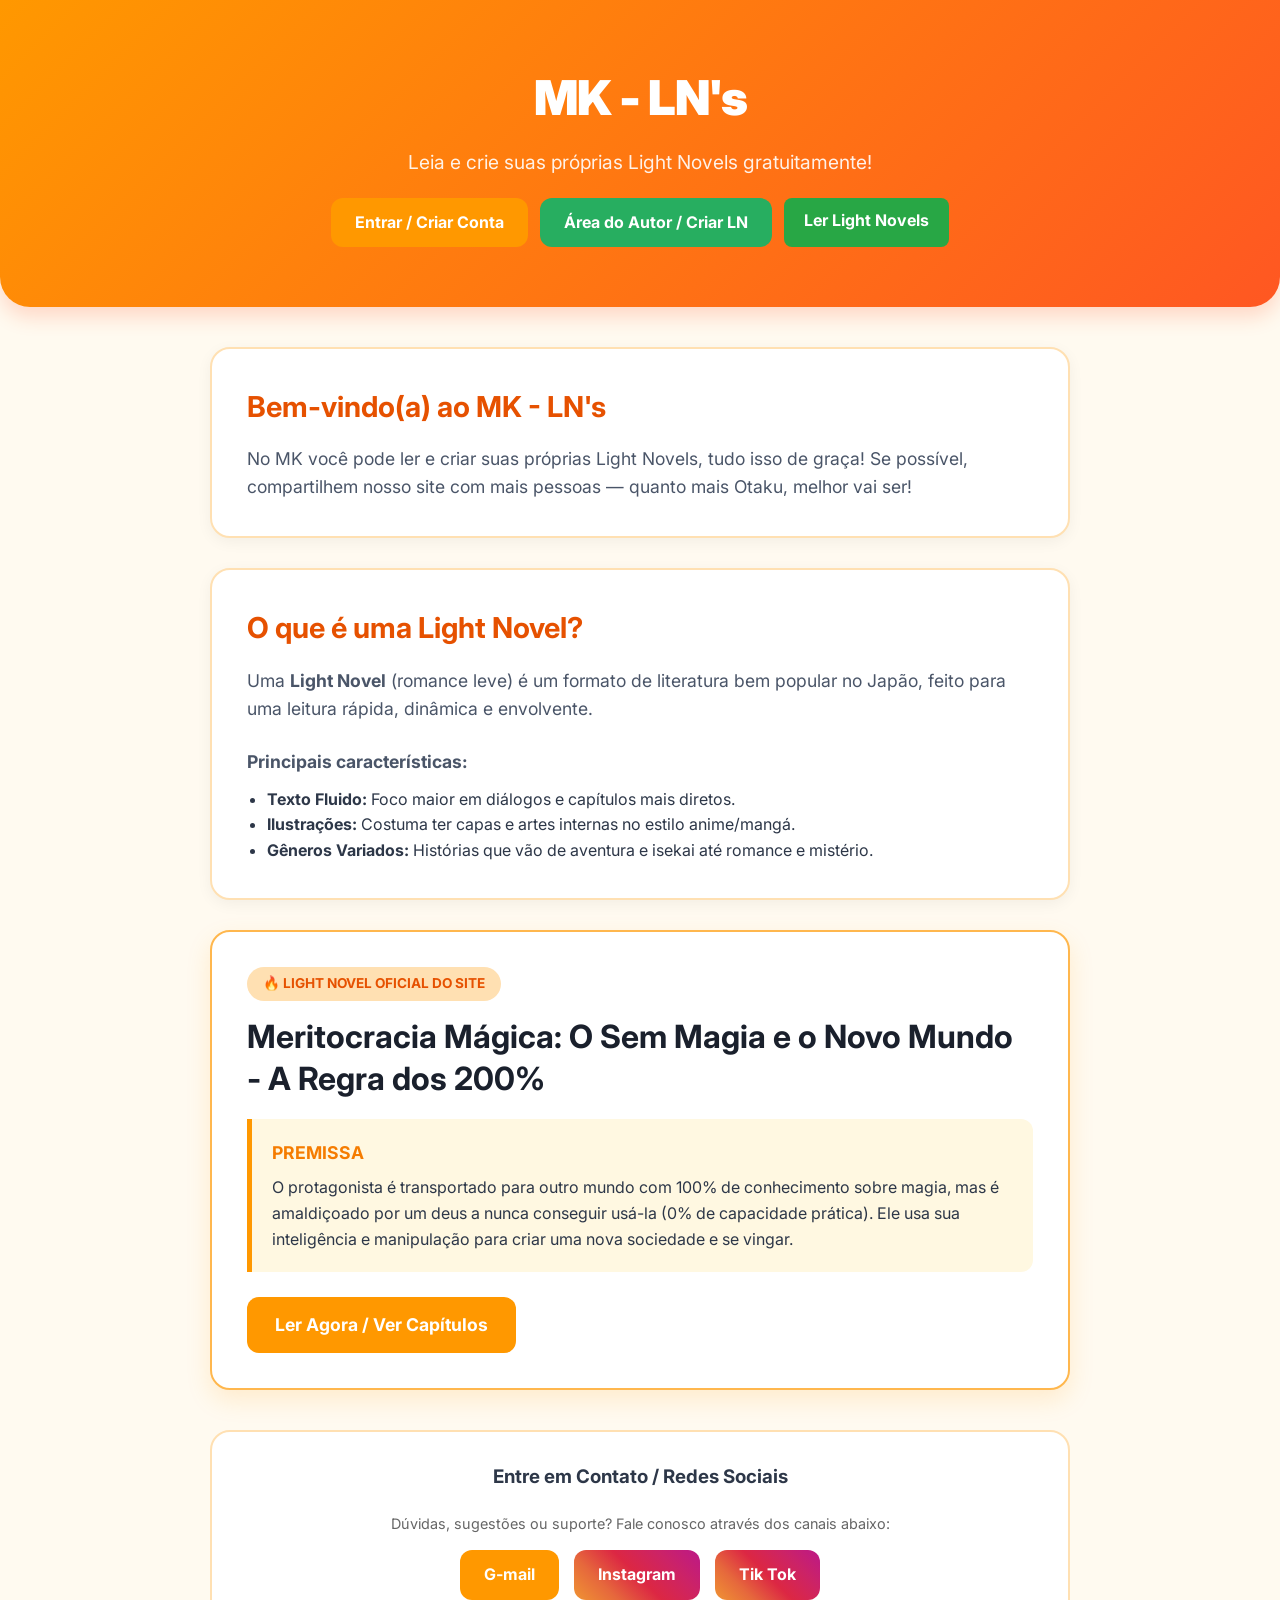
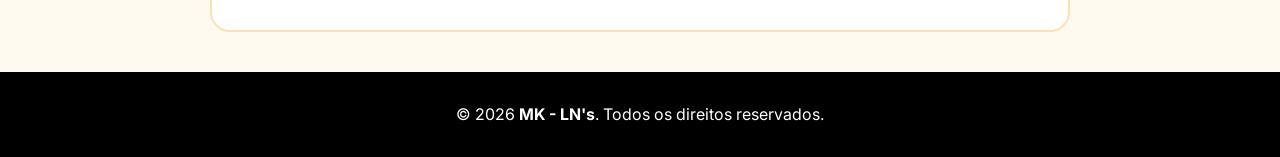
==== index.html @ a1fea2ad "Add files via upload" ====
<!DOCTYPE html>
<html lang="pt-BR">
<head>
    <meta charset="UTF-8">
    <meta name="viewport" content="width=device-width, initial-scale=1.0">
    <title>MK - LN's - Plataforma de Light Novels</title>
    <link rel="preconnect" href="https://fonts.googleapis.com">
    <link rel="preconnect" href="https://fonts.gstatic.com" crossorigin>
    <link href="https://fonts.googleapis.com/css2?family=Inter:wght@400;600;700;800;900&display=swap" rel="stylesheet">
    <link rel="stylesheet" href="style.css">
</head>
<body>

    <header class="header">
        <div class="container">
            <h1 class="logo">MK - LN's</h1>
            <p class="subtitle">Leia e crie suas próprias Light Novels gratuitamente!</p>
            
            <div style="margin-top: 20px; display: flex; gap: 12px; justify-content: center; flex-wrap: wrap;">
                <a href="login.html" class="contact-btn">Entrar / Criar Conta</a>
                <a href="painel-autor.html" class="contact-btn btn-green">Área do Autor / Criar LN</a>
                <a href="obra-meritocracia.html" class="btn btn-success">Ler Light Novels</a>
            </div>
        </div>
    </header>

    <main class="container">

        <section class="intro-card">
            <h2>Bem-vindo(a) ao MK - LN's</h2>
            <p>No MK você pode ler e criar suas próprias Light Novels, tudo isso de graça! Se possível, compartilhem nosso site com mais pessoas — quanto mais Otaku, melhor vai ser!</p>
        </section>

        <section class="intro-card">
            <h2>O que é uma Light Novel?</h2>
            <p>Uma <strong>Light Novel</strong> (romance leve) é um formato de literatura bem popular no Japão, feito para uma leitura rápida, dinâmica e envolvente.</p>
            <br>
            <p><strong>Principais características:</strong></p>
            <ul style="margin-left: 20px; margin-top: 10px;">
                <li><strong>Texto Fluido:</strong> Foco maior em diálogos e capítulos mais diretos.</li>
                <li><strong>Ilustrações:</strong> Costuma ter capas e artes internas no estilo anime/mangá.</li>
                <li><strong>Gêneros Variados:</strong> Histórias que vão de aventura e isekai até romance e mistério.</li>
            </ul>
        </section>

        <section class="featured-ln">
            <span class="badge">🔥 Light Novel Oficial do Site</span>
            <h2 class="ln-title">Meritocracia Mágica: O Sem Magia e o Novo Mundo - A Regra dos 200%</h2>
            
            <div class="synopsis-box">
                <h4>PREMISSA</h4>
                <p>O protagonista é transportado para outro mundo com 100% de conhecimento sobre magia, mas é amaldiçoado por um deus a nunca conseguir usá-la (0% de capacidade prática). Ele usa sua inteligência e manipulação para criar uma nova sociedade e se vingar.</p>
            </div>

            <a href="obra-meritocracia.html" class="contact-btn" style="font-size: 1.1rem; padding: 14px 28px;">Ler Agora / Ver Capítulos</a>
        </section>

        <div class="contact-section">
            <h3>Entre em Contato / Redes Sociais</h3>
            <p style="font-size: 0.9rem; color: #666; margin-bottom: 15px;">Dúvidas, sugestões ou suporte? Fale conosco através dos canais abaixo:</p>
            <div class="contact-buttons">
                <a href="mklns.oficial@gmail.com" class="contact-btn email">G-mail</a>
                <a href="https://instagram.com/mk_lnsoficial" target="_blank" class="contact-btn instagram">Instagram</a>
                <a href="https://tiktok.com/@mk.lns.oficial" target="_blank" class="contact-btn tiktok">Tik Tok</a>
            </div>
        </div>

    </main>

    <footer class="footer">
        <div class="container">
            <div class="copyright-section">
                <p>&copy; 2026 <strong>MK - LN's</strong>. Todos os direitos reservados.</p>
            </div>
        </div>
    </footer>

</body>
</html>
---- style.css ----
/* Reset básico e tipografia */
* {
    margin: 0;
    padding: 0;
    box-sizing: border-box;
}

body {
    font-family: 'Inter', sans-serif;
    background-color: #fffaf0;
    color: #2d3748;
    line-height: 1.6;
}

.container {
    max-width: 900px;
    margin: 0 auto;
    padding: 0 20px;
}

/* Cabeçalho */
.header {
    background: linear-gradient(135deg, #ff9800 0%, #ff5722 100%);
    color: white;
    text-align: center;
    padding: 60px 20px;
    border-bottom-left-radius: 30px;
    border-bottom-right-radius: 30px;
    box-shadow: 0 10px 20px rgba(255, 87, 34, 0.2);
    margin-bottom: 40px;
}

.logo {
    font-size: 3rem;
    font-weight: 900;
    letter-spacing: -1px;
    margin-bottom: 10px;
}

.subtitle {
    font-size: 1.2rem;
    font-weight: 400;
    opacity: 0.9;
}

/* Card de introdução */
.intro-card {
    background: white;
    padding: 35px;
    border-radius: 20px;
    box-shadow: 0 4px 15px rgba(0, 0, 0, 0.05);
    border: 2px solid #ffe0b2;
    margin-bottom: 30px;
}

.intro-card h2 {
    color: #e65100;
    margin-bottom: 15px;
    font-size: 1.8rem;
}

.intro-card p {
    font-size: 1.1rem;
    color: #4a5568;
}

/* Card da Light Novel em destaque */
.featured-ln {
    background: white;
    padding: 35px;
    border-radius: 20px;
    box-shadow: 0 10px 25px rgba(255, 152, 0, 0.15);
    border: 2px solid #ffb74d;
    margin-bottom: 40px;
    position: relative;
    overflow: hidden;
}

.badge {
    background-color: #ffe0b2;
    color: #e65100;
    font-weight: 700;
    padding: 6px 16px;
    border-radius: 20px;
    font-size: 0.85rem;
    text-transform: uppercase;
    display: inline-block;
    margin-bottom: 15px;
}

.ln-title {
    font-size: 2rem;
    color: #1a202c;
    margin-bottom: 20px;
    line-height: 1.3;
}

.synopsis-box {
    background-color: #fff8e1;
    border-left: 5px solid #ff9800;
    padding: 20px;
    border-radius: 0 12px 12px 0;
    margin-bottom: 25px;
}

.synopsis-box h4 {
    color: #f57c00;
    margin-bottom: 8px;
    font-size: 1.1rem;
}

/* Seção de contato e Botões Gerais */
.contact-section {
    text-align: center;
    background: white;
    padding: 30px;
    border-radius: 20px;
    border: 2px solid #ffe0b2;
    margin-bottom: 40px;
}

.contact-section h3 {
    margin-bottom: 20px;
    color: #2d3748;
}

.contact-buttons {
    display: flex;
    justify-content: center;
    gap: 15px;
    flex-wrap: wrap;
}

/* ESTILO DOS BOTÕES (CORRIGIDO) */
.contact-btn {
    text-decoration: none;
    background-color: #ff9800; /* Laranja padrão para os botões */
    color: #ffffff !important;   /* Texto branco sempre visível */
    font-weight: 700;
    padding: 12px 24px;
    border-radius: 12px;
    transition: transform 0.2s, box-shadow 0.2s, background-color 0.2s;
    display: inline-block;
    border: none;
    cursor: pointer;
    text-align: center;
}

/* Garante que os 3 botões fiquem lado a lado e bem espaçados */
.hero-buttons {
    display: flex;
    justify-content: center;
    align-items: center;
    gap: 15px; /* Espaçamento entre os botões */
    flex-wrap: wrap; /* Ajusta para telas menores */
    margin-top: 20px;
}

/* Estilo do botão Ler Light Novels */
.btn-success {
    background-color: #28a745;
    color: #ffffff;
    padding: 10px 20px;
    border-radius: 8px;
    text-decoration: none;
    font-weight: bold;
    transition: background-color 0.3s ease;
}

.btn-success:hover {
    background-color: #218838;
}

.contact-btn:hover {
    transform: translateY(-2px);
    box-shadow: 0 5px 15px rgba(255, 152, 0, 0.4);
    background-color: #e65100;
}

/* Variações de cores específicas para botões */
.btn-green {
    background-color: #27ae60 !important;
}

.btn-green:hover {
    background-color: #219150 !important;
}

.btn-red {
    background-color: #e74c3c !important;
}

.btn-red:hover {
    background-color: #c0392b !important;
}

.e-mail {
    background: linear-gradient(45deg, #f09433 0%, #e6683c 25%, #dc2743 50%, #cc2366 75%, #bc1888 100%) !important;
}


.instagram {
    background: linear-gradient(45deg, #f09433 0%, #e6683c 25%, #dc2743 50%, #cc2366 75%, #bc1888 100%) !important;
}

.tiktok {
    background: linear-gradient(45deg, #f09433 0%, #e6683c 25%, #dc2743 50%, #cc2366 75%, #bc1888 100%) !important;
}

/* Botões do Índice de Capítulos */
.chapter-btn {
    background-color: #fff3e0;
    color: #e65100 !important;
    border: 2px solid #ffe0b2;
    padding: 14px 20px;
    border-radius: 12px;
    text-decoration: none;
    font-weight: 700;
    display: block;
    transition: all 0.2s ease;
}

.chapter-btn:hover {
    background-color: #ff9800;
    color: #ffffff !important;
    transform: translateX(5px);
}

/* Rodapé Preto */
.footer {
    background-color: #000000;
    color: #ffffff;
    padding: 30px 0;
    margin-top: 40px;
    text-align: center;
}

.copyright-section p {
    color: #ffffff;
}
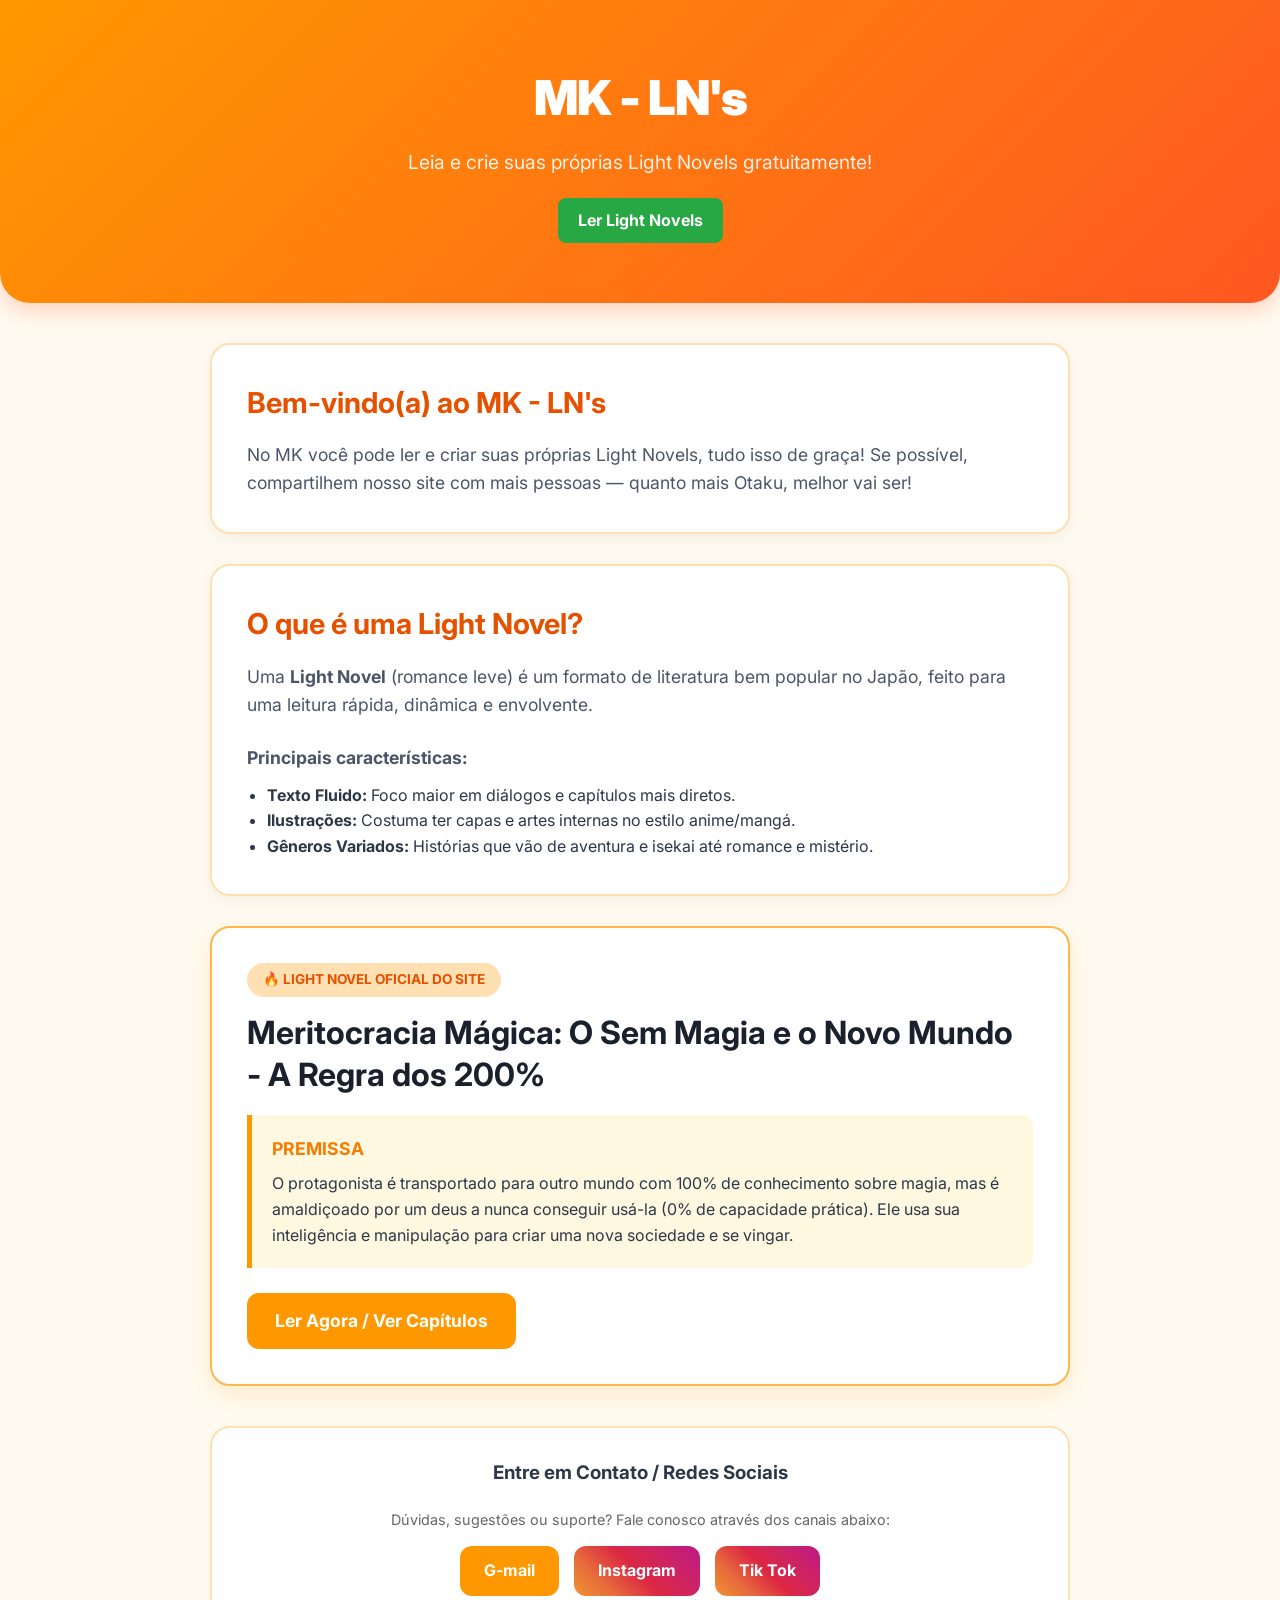
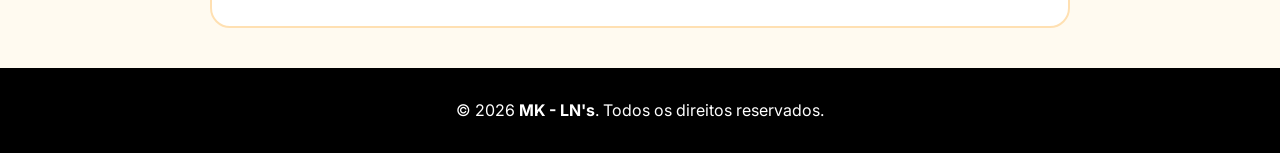
==== commit 235ad60f: "index.html" ====
--- a/index.html
+++ b/index.html
@@ -17,8 +17,6 @@
             <p class="subtitle">Leia e crie suas próprias Light Novels gratuitamente!</p>
             
             <div style="margin-top: 20px; display: flex; gap: 12px; justify-content: center; flex-wrap: wrap;">
-                <a href="login.html" class="contact-btn">Entrar / Criar Conta</a>
-                <a href="painel-autor.html" class="contact-btn btn-green">Área do Autor / Criar LN</a>
                 <a href="obra-meritocracia.html" class="btn btn-success">Ler Light Novels</a>
             </div>
         </div>
@@ -76,4 +74,4 @@
     </footer>
 
 </body>
-</html>+</html>
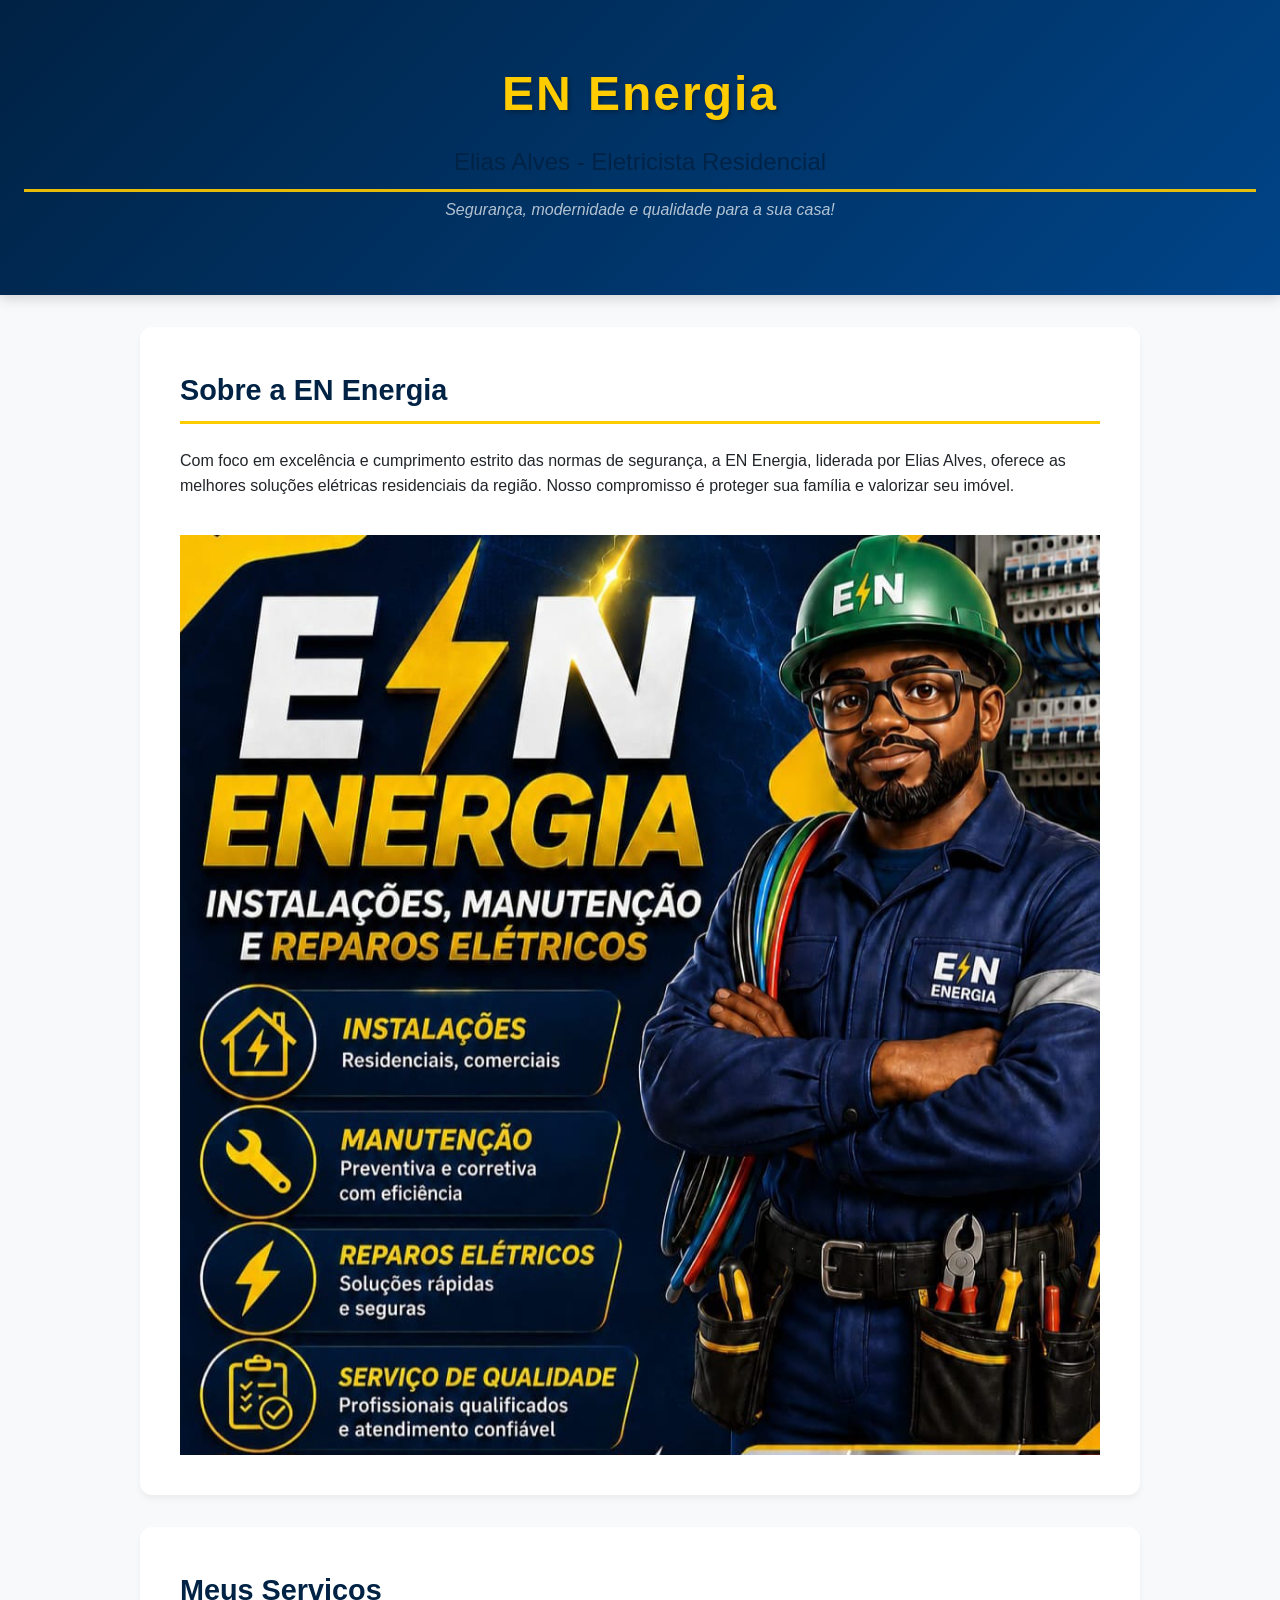
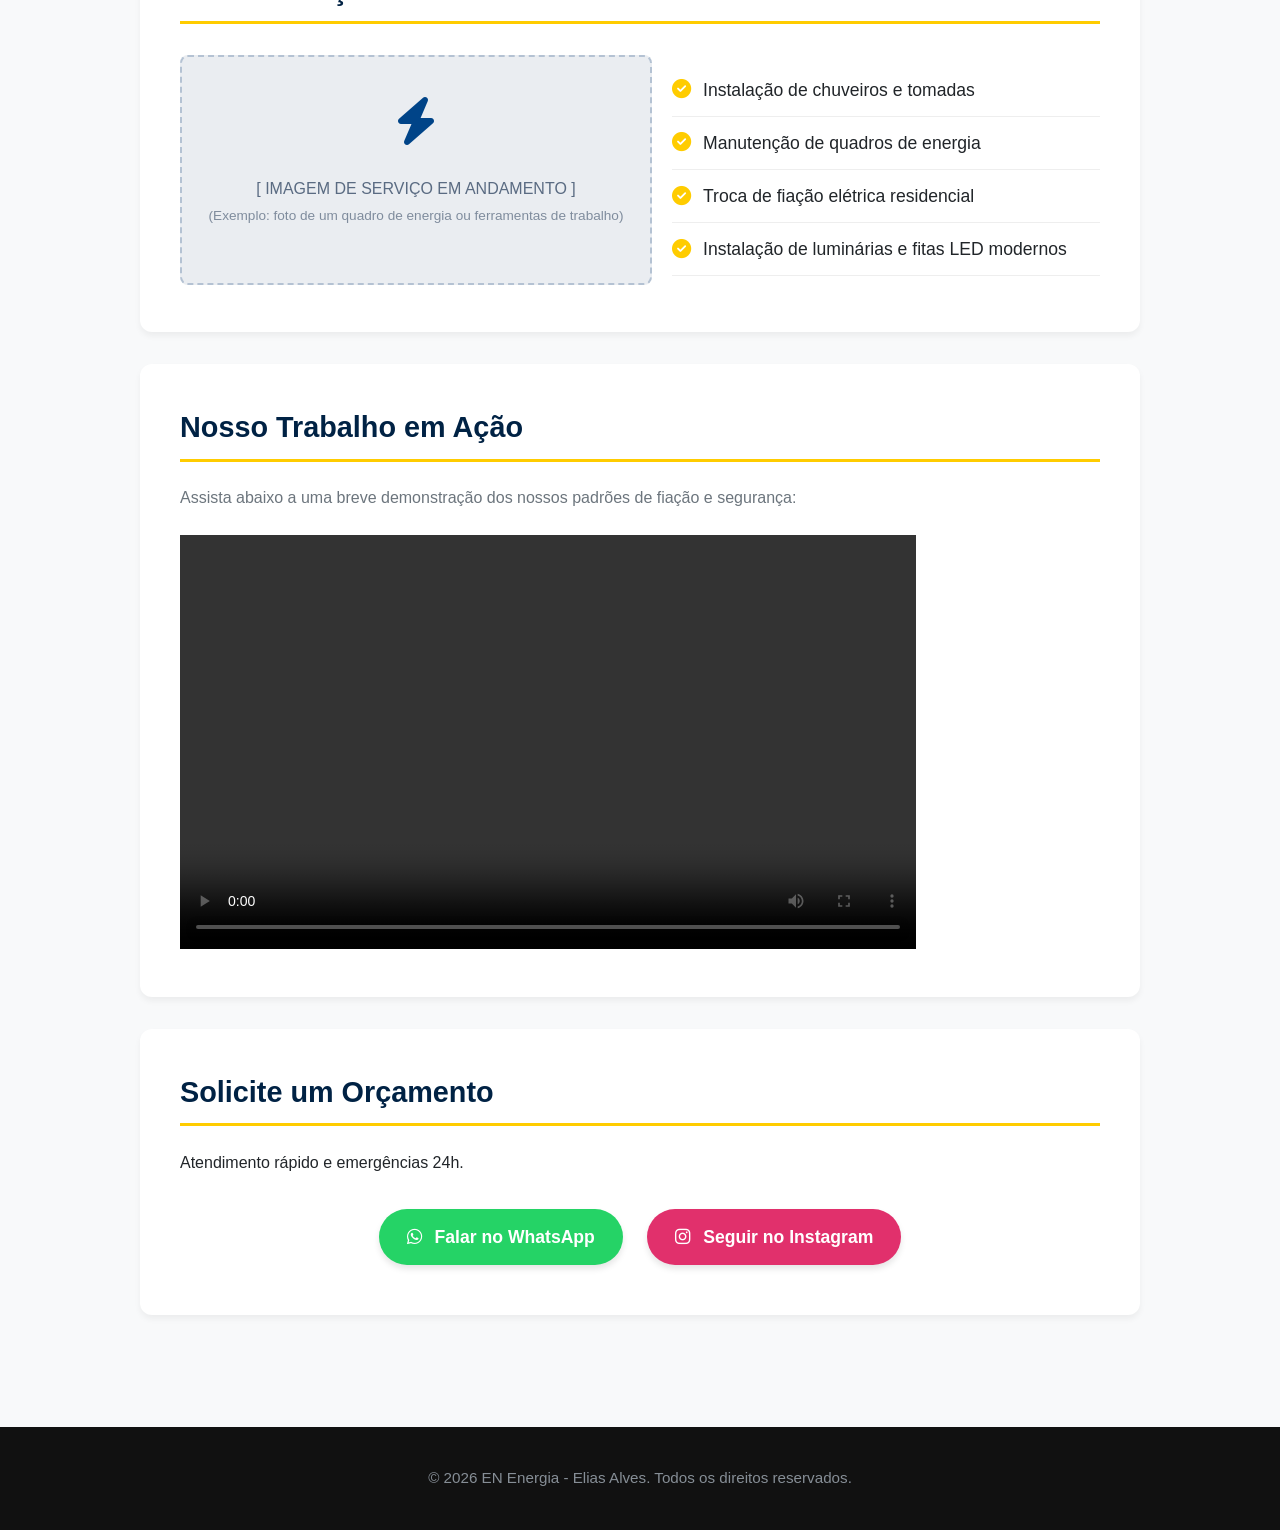
==== commit db8399e7: "Add files via upload" ====
--- a/index.html
+++ b/index.html
@@ -3,75 +3,81 @@
 <head>
     <meta charset="UTF-8">
     <meta name="viewport" content="width=device-width, initial-scale=1.0">
-    <title>MK - LN's - Plataforma de Light Novels</title>
-    <link rel="preconnect" href="https://fonts.googleapis.com">
-    <link rel="preconnect" href="https://fonts.gstatic.com" crossorigin>
-    <link href="https://fonts.googleapis.com/css2?family=Inter:wght@400;600;700;800;900&display=swap" rel="stylesheet">
+    <title>EN Energia - Elias Alves | Eletricista Residencial</title>
     <link rel="stylesheet" href="style.css">
+    <link rel="stylesheet" href="https://cdnjs.cloudflare.com/ajax/libs/font-awesome/6.5.1/css/all.min.css">
 </head>
 <body>
 
-    <header class="header">
-        <div class="container">
-            <h1 class="logo">MK - LN's</h1>
-            <p class="subtitle">Leia e crie suas próprias Light Novels gratuitamente!</p>
-            
-            <div style="margin-top: 20px; display: flex; gap: 12px; justify-content: center; flex-wrap: wrap;">
-                <a href="obra-meritocracia.html" class="btn btn-success">Ler Light Novels</a>
-            </div>
+    <header>
+        <div class="header-container">
+            <h1>EN Energia</h1>
+            <h2>Elias Alves - Eletricista Residencial</h2>
+            <p>Segurança, modernidade e qualidade para a sua casa!</p>
         </div>
     </header>
 
-    <main class="container">
-
-        <section class="intro-card">
-            <h2>Bem-vindo(a) ao MK - LN's</h2>
-            <p>No MK você pode ler e criar suas próprias Light Novels, tudo isso de graça! Se possível, compartilhem nosso site com mais pessoas — quanto mais Otaku, melhor vai ser!</p>
+    <main class="main-container">
+        
+        <section id="sobre">
+            <div class="grid-2">
+                <div class="texto-sobre">
+                    <h2>Sobre a EN Energia</h2>
+                    <p>Com foco em excelência e cumprimento estrito das normas de segurança, a EN Energia, liderada por Elias Alves, oferece as melhores soluções elétricas residenciais da região. Nosso compromisso é proteger sua família e valorizar seu imóvel.</p>
+                </div>
+                 <img src="foto.jpeg" style="width: 100%; aspect-ratio:1/1; object-fit: cover;">
+                </div>
+            </div>
         </section>
 
-        <section class="intro-card">
-            <h2>O que é uma Light Novel?</h2>
-            <p>Uma <strong>Light Novel</strong> (romance leve) é um formato de literatura bem popular no Japão, feito para uma leitura rápida, dinâmica e envolvente.</p>
-            <br>
-            <p><strong>Principais características:</strong></p>
-            <ul style="margin-left: 20px; margin-top: 10px;">
-                <li><strong>Texto Fluido:</strong> Foco maior em diálogos e capítulos mais diretos.</li>
-                <li><strong>Ilustrações:</strong> Costuma ter capas e artes internas no estilo anime/mangá.</li>
-                <li><strong>Gêneros Variados:</strong> Histórias que vão de aventura e isekai até romance e mistério.</li>
-            </ul>
+        <section id="servicos">
+            <h2>Meus Serviços</h2>
+            <div class="grid-2">
+                <div class="media-box imagem-placeholder">
+                    <i class="fa-solid fa-bolt"></i>
+                    <p>[ IMAGEM DE SERVIÇO EM ANDAMENTO ]<br><span>(Exemplo: foto de um quadro de energia ou ferramentas de trabalho)</span></p>
+                </div>
+                <div>
+                    <ul class="lista-moderna">
+                        <li><i class="fa-solid fa-circle-check"></i> Instalação de chuveiros e tomadas</li>
+                        <li><i class="fa-solid fa-circle-check"></i> Manutenção de quadros de energia</li>
+                        <li><i class="fa-solid fa-circle-check"></i> Troca de fiação elétrica residencial</li>
+                        <li><i class="fa-solid fa-circle-check"></i> Instalação de luminárias e fitas LED modernos</li>
+                    </ul>
+                </div>
+            </div>
         </section>
 
-        <section class="featured-ln">
-            <span class="badge">🔥 Light Novel Oficial do Site</span>
-            <h2 class="ln-title">Meritocracia Mágica: O Sem Magia e o Novo Mundo - A Regra dos 200%</h2>
-            
-            <div class="synopsis-box">
-                <h4>PREMISSA</h4>
-                <p>O protagonista é transportado para outro mundo com 100% de conhecimento sobre magia, mas é amaldiçoado por um deus a nunca conseguir usá-la (0% de capacidade prática). Ele usa sua inteligência e manipulação para criar uma nova sociedade e se vingar.</p>
+        <section id="demonstracao">
+            <h2>Nosso Trabalho em Ação</h2>
+            <p class="subtitulo-secao">Assista abaixo a uma breve demonstração dos nossos padrões de fiação e segurança:</p>
+            <div class="video-container">
+                <div>
+                  <video src="video.mp4" controls style="width: 80%; aspect-ratio: 16/9; object-fit: cover;"></video>
+                </div>
             </div>
-
-            <a href="obra-meritocracia.html" class="contact-btn" style="font-size: 1.1rem; padding: 14px 28px;">Ler Agora / Ver Capítulos</a>
         </section>
 
-        <div class="contact-section">
-            <h3>Entre em Contato / Redes Sociais</h3>
-            <p style="font-size: 0.9rem; color: #666; margin-bottom: 15px;">Dúvidas, sugestões ou suporte? Fale conosco através dos canais abaixo:</p>
-            <div class="contact-buttons">
-                <a href="mklns.oficial@gmail.com" class="contact-btn email">G-mail</a>
-                <a href="https://instagram.com/mk_lnsoficial" target="_blank" class="contact-btn instagram">Instagram</a>
-                <a href="https://tiktok.com/@mk.lns.oficial" target="_blank" class="contact-btn tiktok">Tik Tok</a>
+        <section id="contato">
+            <h2>Solicite um Orçamento</h2>
+            <p>Atendimento rápido e emergências 24h.</p>
+            
+            <div class="botoes-redes">
+                <a href="https://wa.me/5573988375089" target="_blank" class="botao-whatsapp">
+                    <i class="fa-brands fa-whatsapp"></i> Falar no WhatsApp
+                </a>
+                
+                <a href="https://www.instagram.com/e.nenergia?utm_source=ig_web_button_share_sheet&igsh=ZDNlZDc0MzIxNw==" target="_blank" class="botao-instagram">
+                    <i class="fa-brands fa-instagram"></i> Seguir no Instagram
+                </a>
             </div>
-        </div>
+        </section>
 
     </main>
 
-    <footer class="footer">
-        <div class="container">
-            <div class="copyright-section">
-                <p>&copy; 2026 <strong>MK - LN's</strong>. Todos os direitos reservados.</p>
-            </div>
-        </div>
+    <footer>
+        <p>&copy; 2026 EN Energia - Elias Alves. Todos os direitos reservados.</p>
     </footer>
 
 </body>
-</html>
+</html>
--- a/style.css
+++ b/style.css
@@ -1,240 +1,200 @@
-/* Reset básico e tipografia */
-* {
+/* ESTILOS GERAIS E MODERNIZAÇÃO */
+body {
+    font-family: 'Segoe UI', Tahoma, Geneva, Verdana, sans-serif;
     margin: 0;
     padding: 0;
-    box-sizing: border-box;
-}
-
-body {
-    font-family: 'Inter', sans-serif;
-    background-color: #fffaf0;
-    color: #2d3748;
+    background-color: #f8f9fa;
+    color: #212529;
     line-height: 1.6;
 }
 
-.container {
-    max-width: 900px;
-    margin: 0 auto;
-    padding: 0 20px;
-}
-
-/* Cabeçalho */
-.header {
-    background: linear-gradient(135deg, #ff9800 0%, #ff5722 100%);
+header {
+    background: linear-gradient(135deg, #002244 0%, #004488 100%);
     color: white;
     text-align: center;
-    padding: 60px 20px;
-    border-bottom-left-radius: 30px;
-    border-bottom-right-radius: 30px;
-    box-shadow: 0 10px 20px rgba(255, 87, 34, 0.2);
-    margin-bottom: 40px;
-}
-
-.logo {
+    padding: 3.5rem 1.5rem;
+    box-shadow: 0 4px 12px rgba(0,0,0,0.15);
+}
+
+header h1 {
     font-size: 3rem;
-    font-weight: 900;
-    letter-spacing: -1px;
-    margin-bottom: 10px;
-}
-
-.subtitle {
-    font-size: 1.2rem;
+    margin: 0;
+    letter-spacing: 2px;
+    color: #ffcc00; /* Destaque em amarelo ouro da energia */
+    text-shadow: 2px 2px 4px rgba(0,0,0,0.3);
+}
+
+header h2 {
+    font-size: 1.5rem;
+    margin: 10px 0 0 0;
     font-weight: 400;
     opacity: 0.9;
 }
 
-/* Card de introdução */
-.intro-card {
-    background: white;
-    padding: 35px;
-    border-radius: 20px;
-    box-shadow: 0 4px 15px rgba(0, 0, 0, 0.05);
-    border: 2px solid #ffe0b2;
-    margin-bottom: 30px;
-}
-
-.intro-card h2 {
-    color: #e65100;
+header p {
+    font-style: italic;
+    opacity: 0.7;
+    margin-top: 5px;
+}
+
+.main-container {
+    max-width: 1000px;
+    margin: 0 auto;
+    padding: 2rem 1rem;
+}
+
+section {
+    background-color: white;
+    padding: 2.5rem;
+    margin-bottom: 2rem;
+    border-radius: 12px;
+    box-shadow: 0 4px 6px rgba(0, 0, 0, 0.05);
+    transition: transform 0.3s ease;
+}
+
+section:hover {
+    transform: translateY(-2px);
+}
+
+h2 {
+    color: #002244;
+    border-bottom: 3px solid #ffcc00;
+    padding-bottom: 0.5rem;
+    margin-top: 0;
+    font-size: 1.8rem;
+}
+
+.subtitulo-secao {
+    color: #6c757d;
+    margin-bottom: 1.5rem;
+}
+
+/* LAYOUT LADO A LADO PARA IMAGENS E TEXTO */
+.grid-2 {
+    display: flex;
+    flex-wrap: wrap;
+    gap: 20px;
+    align-items: center;
+}
+
+.grid-2 > div {
+    flex: 1;
+    min-width: 280px;
+}
+
+/* LISTA DE SERVIÇOS REESTILIZADA */
+.lista-moderna {
+    list-style-type: none;
+    padding-left: 0;
+}
+
+.lista-moderna li {
+    padding: 12px 0;
+    border-bottom: 1px solid #eee;
+    font-size: 1.1rem;
+    display: flex;
+    align-items: center;
+}
+
+.lista-moderna li i {
+    color: #ffcc00;
+    margin-right: 12px;
+    font-size: 1.2rem;
+}
+
+/* PLACEHOLDERS PARA MÍDIA (IMAGENS E VÍDEOS) */
+.media-box {
+    background-color: #eaedf1;
+    border: 2px dashed #b4c2d3;
+    border-radius: 8px;
+    text-align: center;
+    padding: 40px 20px;
+    color: #5a6b82;
+}
+
+.media-box i {
+    font-size: 3rem;
+    color: #004488;
     margin-bottom: 15px;
-    font-size: 1.8rem;
-}
-
-.intro-card p {
-    font-size: 1.1rem;
-    color: #4a5568;
-}
-
-/* Card da Light Novel em destaque */
-.featured-ln {
-    background: white;
-    padding: 35px;
-    border-radius: 20px;
-    box-shadow: 0 10px 25px rgba(255, 152, 0, 0.15);
-    border: 2px solid #ffb74d;
-    margin-bottom: 40px;
-    position: relative;
-    overflow: hidden;
-}
-
-.badge {
-    background-color: #ffe0b2;
-    color: #e65100;
-    font-weight: 700;
-    padding: 6px 16px;
-    border-radius: 20px;
+}
+
+.media-box p span {
     font-size: 0.85rem;
-    text-transform: uppercase;
+    color: #7f8c9d;
+}
+
+/* CONTAINER DE VÍDEO */
+.video-container {
+    width: 100%;
+    margin-top: 15px;
+}
+
+.video-placeholder {
+    background-color: #212529;
+    color: #ced4da;
+    border-radius: 8px;
+    padding: 60px 20px;
+    text-align: center;
+}
+
+.video-placeholder i {
+    font-size: 4rem;
+    color: #ffcc00;
+    margin-bottom: 15px;
+}
+
+.video-placeholder p span {
+    color: #868e96;
+    font-size: 0.9rem;
+}
+
+/* BOTÕES DE CONTATO E REDES SOCIAIS */
+.botoes-redes {
+    margin-top: 1.5rem;
+    text-align: center;
+}
+
+.botao-whatsapp, .botao-instagram {
     display: inline-block;
-    margin-bottom: 15px;
-}
-
-.ln-title {
-    font-size: 2rem;
-    color: #1a202c;
-    margin-bottom: 20px;
-    line-height: 1.3;
-}
-
-.synopsis-box {
-    background-color: #fff8e1;
-    border-left: 5px solid #ff9800;
-    padding: 20px;
-    border-radius: 0 12px 12px 0;
-    margin-bottom: 25px;
-}
-
-.synopsis-box h4 {
-    color: #f57c00;
-    margin-bottom: 8px;
-    font-size: 1.1rem;
-}
-
-/* Seção de contato e Botões Gerais */
-.contact-section {
-    text-align: center;
-    background: white;
-    padding: 30px;
-    border-radius: 20px;
-    border: 2px solid #ffe0b2;
-    margin-bottom: 40px;
-}
-
-.contact-section h3 {
-    margin-bottom: 20px;
-    color: #2d3748;
-}
-
-.contact-buttons {
-    display: flex;
-    justify-content: center;
-    gap: 15px;
-    flex-wrap: wrap;
-}
-
-/* ESTILO DOS BOTÕES (CORRIGIDO) */
-.contact-btn {
-    text-decoration: none;
-    background-color: #ff9800; /* Laranja padrão para os botões */
-    color: #ffffff !important;   /* Texto branco sempre visível */
-    font-weight: 700;
-    padding: 12px 24px;
-    border-radius: 12px;
-    transition: transform 0.2s, box-shadow 0.2s, background-color 0.2s;
-    display: inline-block;
-    border: none;
-    cursor: pointer;
-    text-align: center;
-}
-
-/* Garante que os 3 botões fiquem lado a lado e bem espaçados */
-.hero-buttons {
-    display: flex;
-    justify-content: center;
-    align-items: center;
-    gap: 15px; /* Espaçamento entre os botões */
-    flex-wrap: wrap; /* Ajusta para telas menores */
-    margin-top: 20px;
-}
-
-/* Estilo do botão Ler Light Novels */
-.btn-success {
-    background-color: #28a745;
-    color: #ffffff;
-    padding: 10px 20px;
-    border-radius: 8px;
+    padding: 14px 28px;
     text-decoration: none;
     font-weight: bold;
-    transition: background-color 0.3s ease;
-}
-
-.btn-success:hover {
-    background-color: #218838;
-}
-
-.contact-btn:hover {
-    transform: translateY(-2px);
-    box-shadow: 0 5px 15px rgba(255, 152, 0, 0.4);
-    background-color: #e65100;
-}
-
-/* Variações de cores específicas para botões */
-.btn-green {
-    background-color: #27ae60 !important;
-}
-
-.btn-green:hover {
-    background-color: #219150 !important;
-}
-
-.btn-red {
-    background-color: #e74c3c !important;
-}
-
-.btn-red:hover {
-    background-color: #c0392b !important;
-}
-
-.e-mail {
-    background: linear-gradient(45deg, #f09433 0%, #e6683c 25%, #dc2743 50%, #cc2366 75%, #bc1888 100%) !important;
-}
-
-
-.instagram {
-    background: linear-gradient(45deg, #f09433 0%, #e6683c 25%, #dc2743 50%, #cc2366 75%, #bc1888 100%) !important;
-}
-
-.tiktok {
-    background: linear-gradient(45deg, #f09433 0%, #e6683c 25%, #dc2743 50%, #cc2366 75%, #bc1888 100%) !important;
-}
-
-/* Botões do Índice de Capítulos */
-.chapter-btn {
-    background-color: #fff3e0;
-    color: #e65100 !important;
-    border: 2px solid #ffe0b2;
-    padding: 14px 20px;
-    border-radius: 12px;
-    text-decoration: none;
-    font-weight: 700;
-    display: block;
+    font-size: 1.1rem;
+    border-radius: 30px;
+    margin: 10px;
+    box-shadow: 0 4px 6px rgba(0,0,0,0.1);
     transition: all 0.2s ease;
-}
-
-.chapter-btn:hover {
-    background-color: #ff9800;
-    color: #ffffff !important;
-    transform: translateX(5px);
-}
-
-/* Rodapé Preto */
-.footer {
-    background-color: #000000;
-    color: #ffffff;
-    padding: 30px 0;
-    margin-top: 40px;
-    text-align: center;
-}
-
-.copyright-section p {
-    color: #ffffff;
+    color: white;
+}
+
+.botao-whatsapp {
+    background-color: #25d366;
+}
+
+.botao-whatsapp:hover {
+    background-color: #1ebd56;
+    transform: scale(1.05);
+}
+
+.botao-instagram {
+    background-color: #e1306c;
+}
+
+.botao-instagram:hover {
+    background-color: #ca2056;
+    transform: scale(1.05);
+}
+
+.botao-whatsapp i, .botao-instagram i {
+    margin-right: 8px;
+}
+
+/* RODAPÉ MÓVEL */
+footer {
+    text-align: center;
+    padding: 1.5rem;
+    background-color: #111;
+    color: #868e96;
+    font-size: 0.95rem;
+    margin-top: 3rem;
 }
